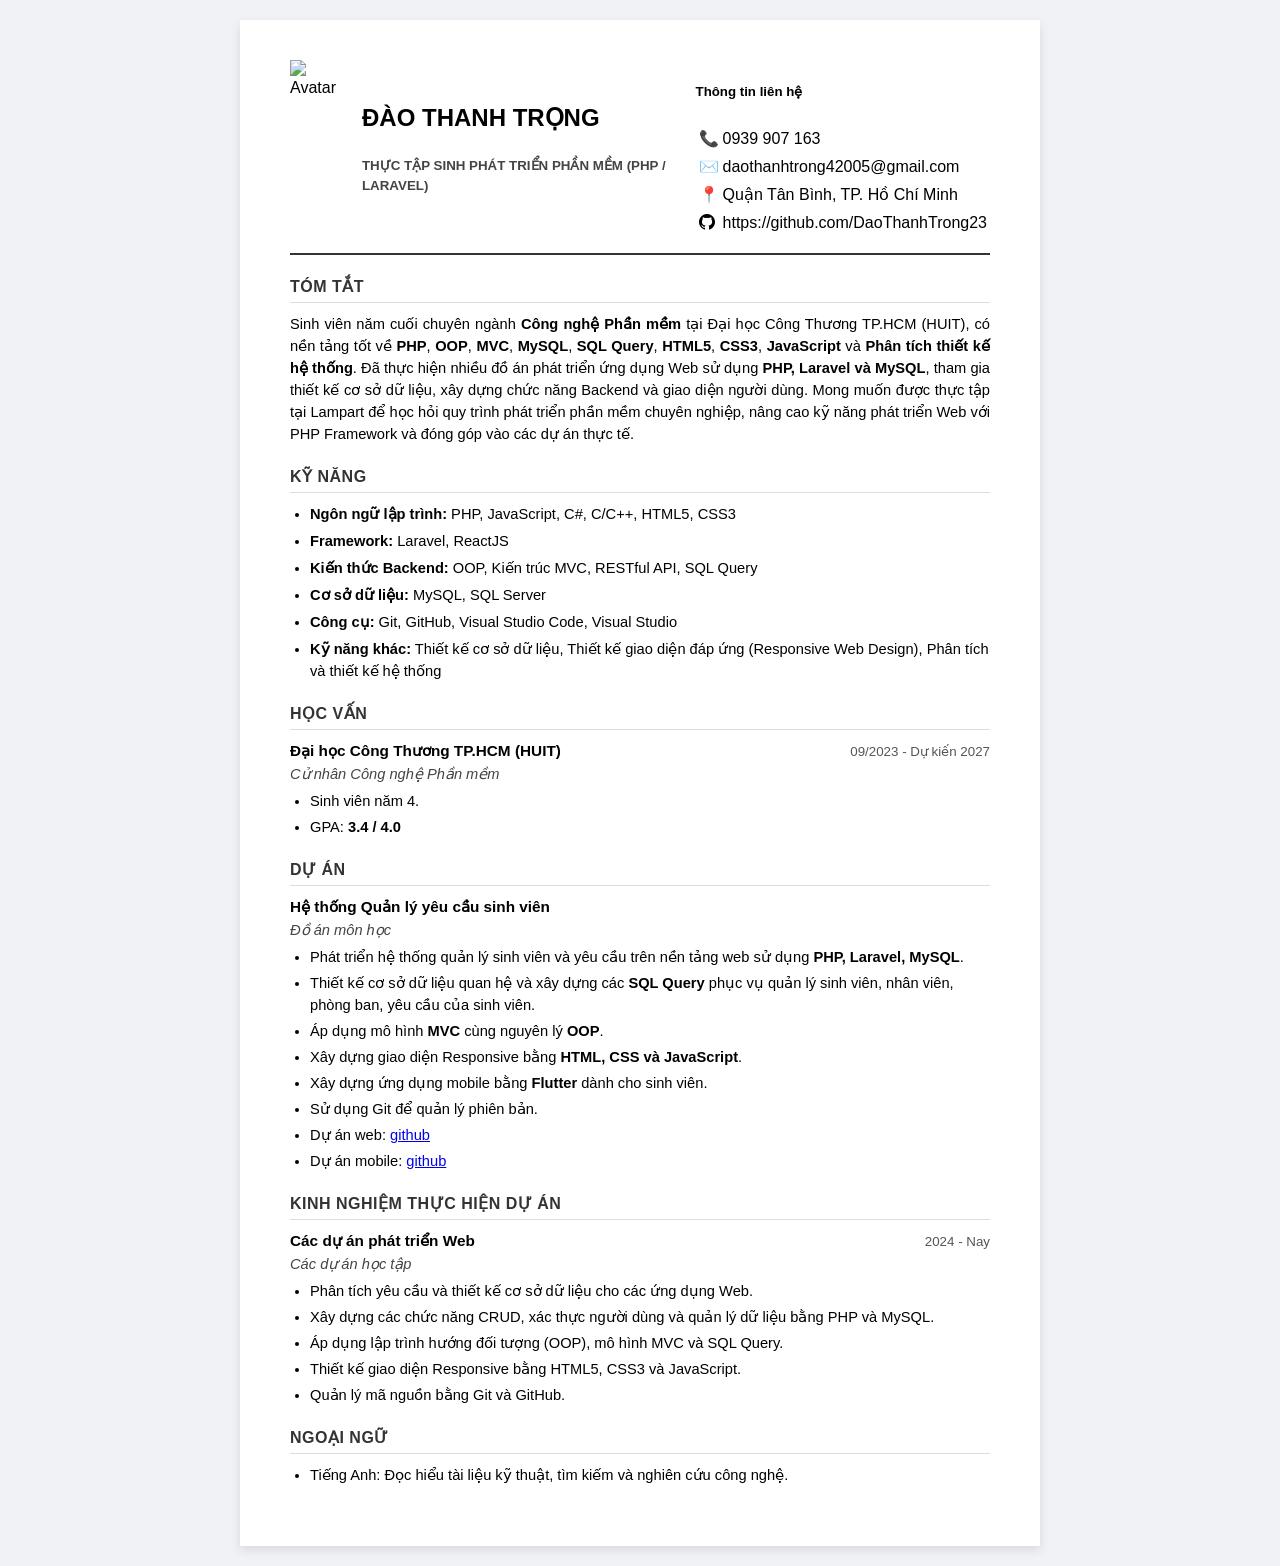
==== index(vn).html @ 02a00e71 "add cv tiếng việt" ====
<!DOCTYPE html>
<html lang="vi">
<head>
<meta charset="UTF-8">
<meta name="viewport" content="width=device-width, initial-scale=1.0">
<title>Đào Thanh Trọng - CV</title>
<link rel="stylesheet" href="style.css">
<link rel="stylesheet" href="https://cdn.jsdelivr.net/npm/bootstrap-icons@1.13.1/font/bootstrap-icons.min.css">
</head>
<body>
<div class="a4-container">
<header class="cv-header">
<div><img src="IMG_8090 copy.png" alt="Avatar" style="height:150px;width:auto;"></div>
<div class="header-left" style="padding:20px">
<h2>ĐÀO THANH TRỌNG</h2>
<h5 class="job-title">THỰC TẬP SINH PHÁT TRIỂN PHẦN MỀM (PHP / LARAVEL)</h5>
</div>
<div class="header-right contact-info" style="width:fit-content;">
<h5><strong>Thông tin liên hệ</strong></h5>
<table><tbody>
<tr><td>📞</td><td>0939 907 163</td></tr>
<tr><td>✉️</td><td>daothanhtrong42005@gmail.com</td></tr>
<tr><td>📍</td><td>Quận Tân Bình, TP. Hồ Chí Minh</td></tr>
<tr><td><i class="bi bi-github"></i></td><td><a href="https://github.com/DaoThanhTrong23">https://github.com/DaoThanhTrong23</a></td></tr>
</tbody></table>
</div>
</header>

<section class="cv-section">
<h3 class="section-title">TÓM TẮT</h3>
<p>Sinh viên năm cuối chuyên ngành <strong>Công nghệ Phần mềm</strong> tại Đại học Công Thương TP.HCM (HUIT), có nền tảng tốt về <strong>PHP</strong>, <strong>OOP</strong>, <strong>MVC</strong>, <strong>MySQL</strong>, <strong>SQL Query</strong>, <strong>HTML5</strong>, <strong>CSS3</strong>, <strong>JavaScript</strong> và <strong>Phân tích thiết kế hệ thống</strong>. Đã thực hiện nhiều đồ án phát triển ứng dụng Web sử dụng <strong>PHP, Laravel và MySQL</strong>, tham gia thiết kế cơ sở dữ liệu, xây dựng chức năng Backend và giao diện người dùng. Mong muốn được thực tập tại Lampart để học hỏi quy trình phát triển phần mềm chuyên nghiệp, nâng cao kỹ năng phát triển Web với PHP Framework và đóng góp vào các dự án thực tế.</p>
</section>

<section class="cv-section">
<h3 class="section-title">KỸ NĂNG</h3>
<ul class="skills-list">
<li><strong>Ngôn ngữ lập trình:</strong> PHP, JavaScript, C#, C/C++, HTML5, CSS3</li>
<li><strong>Framework:</strong> Laravel, ReactJS</li>
<li><strong>Kiến thức Backend:</strong> OOP, Kiến trúc MVC, RESTful API, SQL Query</li>
<li><strong>Cơ sở dữ liệu:</strong> MySQL, SQL Server</li>
<li><strong>Công cụ:</strong> Git, GitHub, Visual Studio Code, Visual Studio</li>
<li><strong>Kỹ năng khác:</strong> Thiết kế cơ sở dữ liệu, Thiết kế giao diện đáp ứng (Responsive Web Design), Phân tích và thiết kế hệ thống</li>
</ul>
</section>

<section class="cv-section">
<h3 class="section-title">HỌC VẤN</h3>
<div class="experience-item">
<div class="item-header"><span class="item-title">Đại học Công Thương TP.HCM (HUIT)</span><span class="item-date">09/2023 - Dự kiến 2027</span></div>
<div class="item-subtitle">Cử nhân Công nghệ Phần mềm</div>
<ul class="item-details"><li>Sinh viên năm 4.</li><li>GPA: <strong>3.4 / 4.0</strong></li></ul>
</div>
</section>

<section class="cv-section">
<h3 class="section-title">DỰ ÁN</h3>
<div class="experience-item">
<div class="item-header"><span class="item-title">Hệ thống Quản lý yêu cầu sinh viên</span></div>
<div class="item-subtitle">Đồ án môn học</div>
<ul class="item-details">
<li>Phát triển hệ thống quản lý sinh viên và yêu cầu trên nền tảng web sử dụng <strong>PHP, Laravel, MySQL</strong>.</li>
<li>Thiết kế cơ sở dữ liệu quan hệ và xây dựng các <strong>SQL Query</strong> phục vụ quản lý sinh viên, nhân viên, phòng ban, yêu cầu của sinh viên.</li>
<li>Áp dụng mô hình <strong>MVC</strong> cùng nguyên lý <strong>OOP</strong>.</li>
<li>Xây dựng giao diện Responsive bằng <strong>HTML, CSS và JavaScript</strong>.</li>
<li>Xây dựng ứng dụng mobile bằng <strong>Flutter</strong> dành cho sinh viên.</li>
<li>Sử dụng Git để quản lý phiên bản.</li>
<li>Dự án web: <a href="https://github.com/DaoThanhTrong23/Backend_Flutter">github</a></li>
<li>Dự án mobile: <a href="https://github.com/DaoThanhTrong23/UI_Flutter">github</a></li>
</ul></div></section>

<section class="cv-section">
<h3 class="section-title">KINH NGHIỆM THỰC HIỆN DỰ ÁN</h3>
<div class="experience-item">
<div class="item-header"><span class="item-title">Các dự án phát triển Web</span><span class="item-date">2024 - Nay</span></div>
<div class="item-subtitle">Các dự án học tập</div>
<ul class="item-details">
<li>Phân tích yêu cầu và thiết kế cơ sở dữ liệu cho các ứng dụng Web.</li>
<li>Xây dựng các chức năng CRUD, xác thực người dùng và quản lý dữ liệu bằng PHP và MySQL.</li>
<li>Áp dụng lập trình hướng đối tượng (OOP), mô hình MVC và SQL Query.</li>
<li>Thiết kế giao diện Responsive bằng HTML5, CSS3 và JavaScript.</li>
<li>Quản lý mã nguồn bằng Git và GitHub.</li>
</ul></div></section>

<section class="cv-section">
<h3 class="section-title">NGOẠI NGỮ</h3>
<ul class="skills-list"><li>Tiếng Anh: Đọc hiểu tài liệu kỹ thuật, tìm kiếm và nghiên cứu công nghệ.</li></ul>
</section>
</div></body></html>
---- style.css ----
/* Google Style, Clean UI - ATS Friendly */
:root {
    --text-color: #000000;
    --heading-color: #333333;
    --border-color: #dddddd;
    --bg-color: #ffffff;
    --font-main: 'Segoe UI', Tahoma, Geneva, Verdana, sans-serif;
}

body {
    background-color: #f0f2f5;
    color: var(--text-color);
    font-family: var(--font-main);
    line-height: 1.5;
    margin: 0;
    padding: 20px;
}

/* Simulate A4 Paper */
.a4-container {
    background-color: var(--bg-color);
    max-width: 800px;
    margin: 0 auto;
    padding: 40px 50px;
    box-shadow: 0 4px 10px rgba(0,0,0,0.1);
    box-sizing: border-box;
}

/* Header */
.cv-header {
    display: flex;
    justify-content: space-between;
    align-items: flex-start;
    border-bottom: 2px solid var(--heading-color);
    padding-bottom: 15px;
    margin-bottom: 20px;
}

.header-left h1 {
    font-size: 18pt;
    margin: 0 0 5px 0;
    text-transform: uppercase;
    color: var(--heading-color);
    letter-spacing: 1px;
}

.job-title {
    font-size: 10pt;
    margin: 0;
    font-weight: 600;
    color: #444;
}

.contact-info p {
    margin: 2px 0;
    font-size: 10pt;
    text-align: right;
}

.contact-info a {
    color: var(--text-color);
    text-decoration: none;
}

/* Sections */
.cv-section {
    margin-bottom: 20px;
}

.section-title {
    font-size: 12pt;
    color: var(--heading-color);
    border-bottom: 1px solid var(--border-color);
    padding-bottom: 3px;
    margin-bottom: 10px;
    text-transform: uppercase;
    letter-spacing: 0.5px;
}

.cv-section p {
    font-size: 11pt;
    margin: 0;
    text-align: justify;
}

/* Lists */
.skills-list {
    list-style-type: disc;
    margin: 0;
    padding-left: 20px;
    font-size: 11pt;
}

.skills-list li {
    margin-bottom: 5px;
}

/* Experience / Education Items */
.experience-item {
    margin-bottom: 15px;
}

.item-header {
    display: flex;
    justify-content: space-between;
    align-items: center;
}

.item-title {
    font-size: 11.5pt;
    font-weight: bold;
}

.item-date {
    font-size: 10pt;
    color: #555;
    font-weight: 500;
}

.item-subtitle {
    font-size: 11pt;
    font-style: italic;
    color: #444;
    margin-bottom: 5px;
}

.item-details {
    margin: 0;
    padding-left: 20px;
    font-size: 11pt;
}

.item-details li {
    margin-bottom: 4px;
}

/* Print optimizations */
@media print {
    body {
        background-color: transparent;
        padding: 0;
    }
    .a4-container {
        box-shadow: none;
        padding: 0;
        max-width: 100%;
        width: 100%;
    }
}
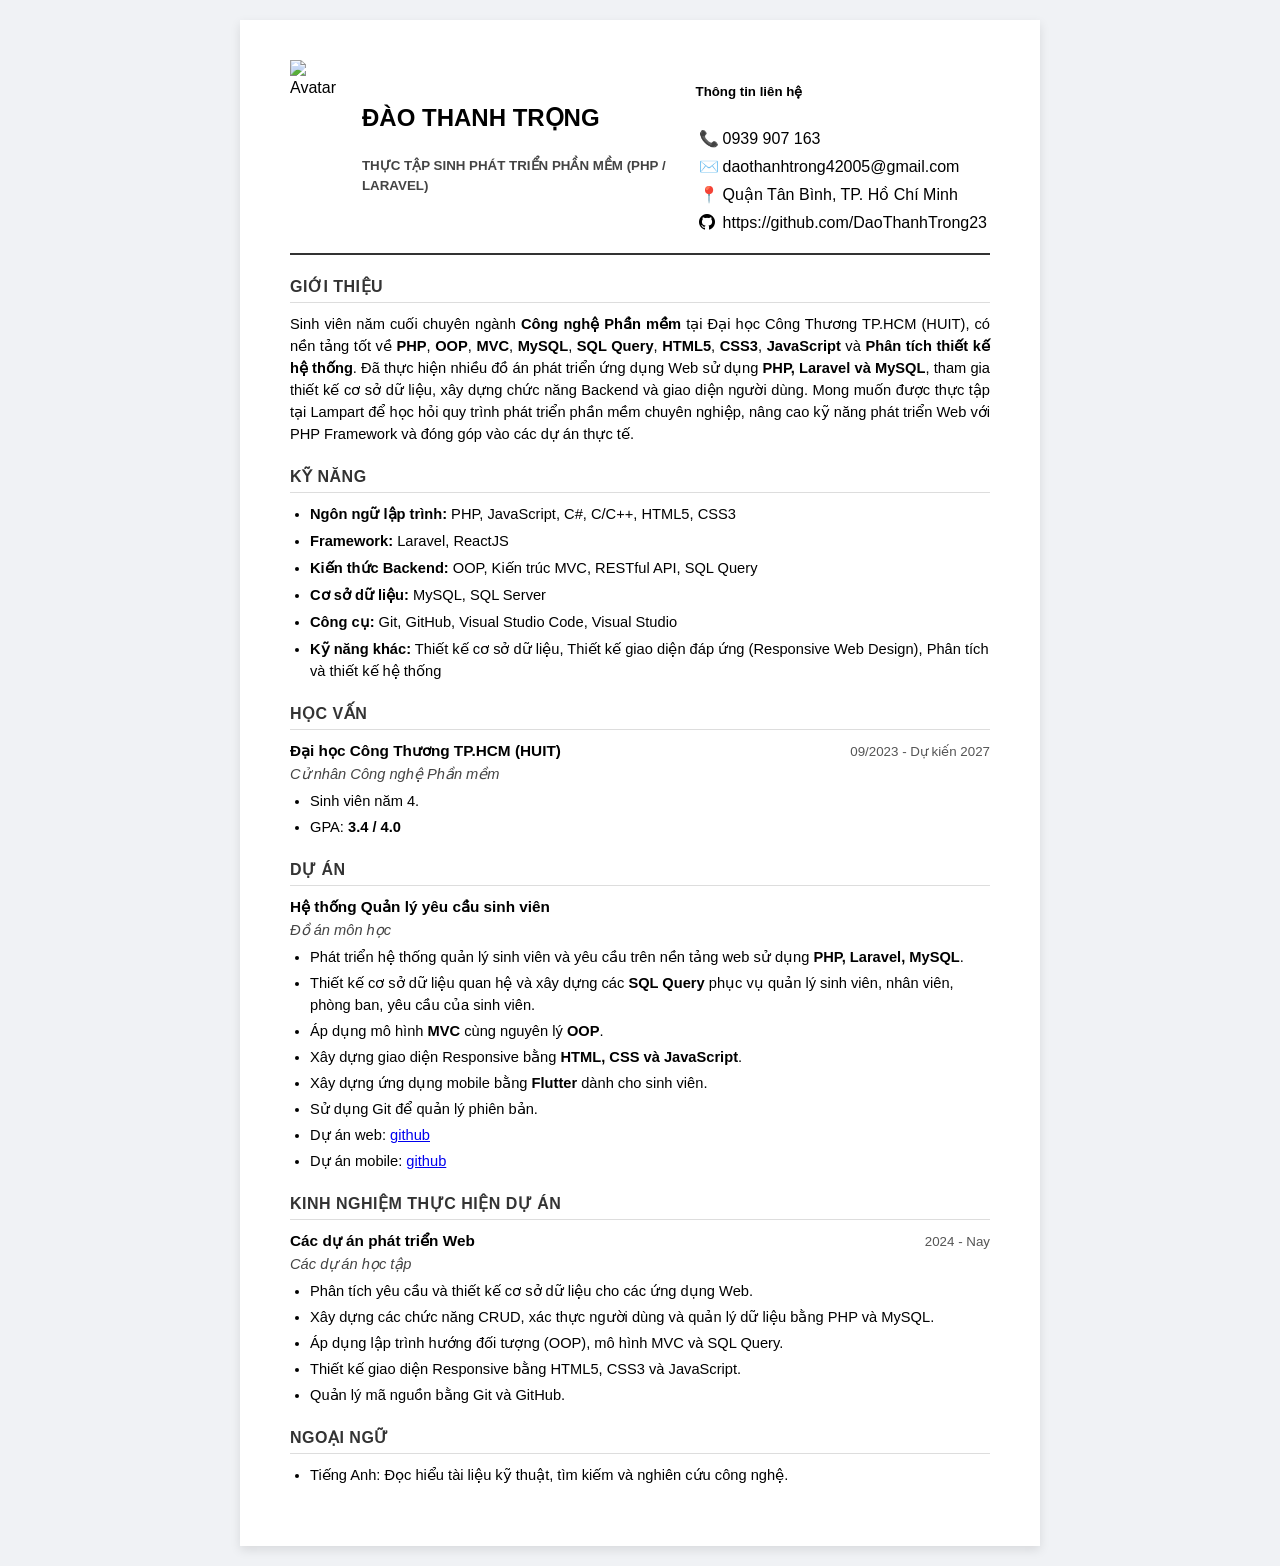
==== commit ee370a1d: "final cv" ====
--- a/index(vn).html
+++ b/index(vn).html
@@ -1,88 +1,128 @@
 <!DOCTYPE html>
 <html lang="vi">
+
 <head>
-<meta charset="UTF-8">
-<meta name="viewport" content="width=device-width, initial-scale=1.0">
-<title>Đào Thanh Trọng - CV</title>
-<link rel="stylesheet" href="style.css">
-<link rel="stylesheet" href="https://cdn.jsdelivr.net/npm/bootstrap-icons@1.13.1/font/bootstrap-icons.min.css">
+	<meta charset="UTF-8">
+	<meta name="viewport" content="width=device-width, initial-scale=1.0">
+	<title>Đào Thanh Trọng - CV</title>
+	<link rel="stylesheet" href="style.css">
+	<link rel="stylesheet" href="https://cdn.jsdelivr.net/npm/bootstrap-icons@1.13.1/font/bootstrap-icons.min.css">
 </head>
+
 <body>
-<div class="a4-container">
-<header class="cv-header">
-<div><img src="IMG_8090 copy.png" alt="Avatar" style="height:150px;width:auto;"></div>
-<div class="header-left" style="padding:20px">
-<h2>ĐÀO THANH TRỌNG</h2>
-<h5 class="job-title">THỰC TẬP SINH PHÁT TRIỂN PHẦN MỀM (PHP / LARAVEL)</h5>
-</div>
-<div class="header-right contact-info" style="width:fit-content;">
-<h5><strong>Thông tin liên hệ</strong></h5>
-<table><tbody>
-<tr><td>📞</td><td>0939 907 163</td></tr>
-<tr><td>✉️</td><td>daothanhtrong42005@gmail.com</td></tr>
-<tr><td>📍</td><td>Quận Tân Bình, TP. Hồ Chí Minh</td></tr>
-<tr><td><i class="bi bi-github"></i></td><td><a href="https://github.com/DaoThanhTrong23">https://github.com/DaoThanhTrong23</a></td></tr>
-</tbody></table>
-</div>
-</header>
+	<div class="a4-container">
+		<header class="cv-header">
+			<div><img src="IMG_8090 copy.png" alt="Avatar" style="height:150px;width:auto;"></div>
+			<div class="header-left" style="padding:20px">
+				<h2>ĐÀO THANH TRỌNG</h2>
+				<h5 class="job-title">THỰC TẬP SINH PHÁT TRIỂN PHẦN MỀM (PHP / LARAVEL)</h5>
+			</div>
+			<div class="header-right contact-info" style="width:fit-content;">
+				<h5><strong>Thông tin liên hệ</strong></h5>
+				<table>
+					<tbody>
+						<tr>
+							<td>📞</td>
+							<td>0939 907 163</td>
+						</tr>
+						<tr>
+							<td>✉️</td>
+							<td>daothanhtrong42005@gmail.com</td>
+						</tr>
+						<tr>
+							<td>📍</td>
+							<td>Quận Tân Bình, TP. Hồ Chí Minh</td>
+						</tr>
+						<tr>
+							<td><i class="bi bi-github"></i></td>
+							<td><a href="https://github.com/DaoThanhTrong23">https://github.com/DaoThanhTrong23</a></td>
+						</tr>
+					</tbody>
+				</table>
+			</div>
+		</header>
 
-<section class="cv-section">
-<h3 class="section-title">TÓM TẮT</h3>
-<p>Sinh viên năm cuối chuyên ngành <strong>Công nghệ Phần mềm</strong> tại Đại học Công Thương TP.HCM (HUIT), có nền tảng tốt về <strong>PHP</strong>, <strong>OOP</strong>, <strong>MVC</strong>, <strong>MySQL</strong>, <strong>SQL Query</strong>, <strong>HTML5</strong>, <strong>CSS3</strong>, <strong>JavaScript</strong> và <strong>Phân tích thiết kế hệ thống</strong>. Đã thực hiện nhiều đồ án phát triển ứng dụng Web sử dụng <strong>PHP, Laravel và MySQL</strong>, tham gia thiết kế cơ sở dữ liệu, xây dựng chức năng Backend và giao diện người dùng. Mong muốn được thực tập tại Lampart để học hỏi quy trình phát triển phần mềm chuyên nghiệp, nâng cao kỹ năng phát triển Web với PHP Framework và đóng góp vào các dự án thực tế.</p>
-</section>
+		<section class="cv-section">
+			<h3 class="section-title">GIỚI THIỆU</h3>
+			<p>Sinh viên năm cuối chuyên ngành <strong>Công nghệ Phần mềm</strong> tại Đại học Công Thương TP.HCM
+				(HUIT), có nền tảng tốt về <strong>PHP</strong>, <strong>OOP</strong>, <strong>MVC</strong>,
+				<strong>MySQL</strong>, <strong>SQL Query</strong>, <strong>HTML5</strong>, <strong>CSS3</strong>,
+				<strong>JavaScript</strong> và <strong>Phân tích thiết kế hệ thống</strong>. Đã thực hiện nhiều đồ án
+				phát triển ứng dụng Web sử dụng <strong>PHP, Laravel và MySQL</strong>, tham gia thiết kế cơ sở dữ liệu,
+				xây dựng chức năng Backend và giao diện người dùng. Mong muốn được thực tập tại Lampart để học hỏi quy
+				trình phát triển phần mềm chuyên nghiệp, nâng cao kỹ năng phát triển Web với PHP Framework và đóng góp
+				vào các dự án thực tế.</p>
+		</section>
 
-<section class="cv-section">
-<h3 class="section-title">KỸ NĂNG</h3>
-<ul class="skills-list">
-<li><strong>Ngôn ngữ lập trình:</strong> PHP, JavaScript, C#, C/C++, HTML5, CSS3</li>
-<li><strong>Framework:</strong> Laravel, ReactJS</li>
-<li><strong>Kiến thức Backend:</strong> OOP, Kiến trúc MVC, RESTful API, SQL Query</li>
-<li><strong>Cơ sở dữ liệu:</strong> MySQL, SQL Server</li>
-<li><strong>Công cụ:</strong> Git, GitHub, Visual Studio Code, Visual Studio</li>
-<li><strong>Kỹ năng khác:</strong> Thiết kế cơ sở dữ liệu, Thiết kế giao diện đáp ứng (Responsive Web Design), Phân tích và thiết kế hệ thống</li>
-</ul>
-</section>
+		<section class="cv-section">
+			<h3 class="section-title">KỸ NĂNG</h3>
+			<ul class="skills-list">
+				<li><strong>Ngôn ngữ lập trình:</strong> PHP, JavaScript, C#, C/C++, HTML5, CSS3</li>
+				<li><strong>Framework:</strong> Laravel, ReactJS</li>
+				<li><strong>Kiến thức Backend:</strong> OOP, Kiến trúc MVC, RESTful API, SQL Query</li>
+				<li><strong>Cơ sở dữ liệu:</strong> MySQL, SQL Server</li>
+				<li><strong>Công cụ:</strong> Git, GitHub, Visual Studio Code, Visual Studio</li>
+				<li><strong>Kỹ năng khác:</strong> Thiết kế cơ sở dữ liệu, Thiết kế giao diện đáp ứng (Responsive Web
+					Design), Phân tích và thiết kế hệ thống</li>
+			</ul>
+		</section>
 
-<section class="cv-section">
-<h3 class="section-title">HỌC VẤN</h3>
-<div class="experience-item">
-<div class="item-header"><span class="item-title">Đại học Công Thương TP.HCM (HUIT)</span><span class="item-date">09/2023 - Dự kiến 2027</span></div>
-<div class="item-subtitle">Cử nhân Công nghệ Phần mềm</div>
-<ul class="item-details"><li>Sinh viên năm 4.</li><li>GPA: <strong>3.4 / 4.0</strong></li></ul>
-</div>
-</section>
+		<section class="cv-section">
+			<h3 class="section-title">HỌC VẤN</h3>
+			<div class="experience-item">
+				<div class="item-header"><span class="item-title">Đại học Công Thương TP.HCM (HUIT)</span><span
+						class="item-date">09/2023 - Dự kiến 2027</span></div>
+				<div class="item-subtitle">Cử nhân Công nghệ Phần mềm</div>
+				<ul class="item-details">
+					<li>Sinh viên năm 4.</li>
+					<li>GPA: <strong>3.4 / 4.0</strong></li>
+				</ul>
+			</div>
+		</section>
 
-<section class="cv-section">
-<h3 class="section-title">DỰ ÁN</h3>
-<div class="experience-item">
-<div class="item-header"><span class="item-title">Hệ thống Quản lý yêu cầu sinh viên</span></div>
-<div class="item-subtitle">Đồ án môn học</div>
-<ul class="item-details">
-<li>Phát triển hệ thống quản lý sinh viên và yêu cầu trên nền tảng web sử dụng <strong>PHP, Laravel, MySQL</strong>.</li>
-<li>Thiết kế cơ sở dữ liệu quan hệ và xây dựng các <strong>SQL Query</strong> phục vụ quản lý sinh viên, nhân viên, phòng ban, yêu cầu của sinh viên.</li>
-<li>Áp dụng mô hình <strong>MVC</strong> cùng nguyên lý <strong>OOP</strong>.</li>
-<li>Xây dựng giao diện Responsive bằng <strong>HTML, CSS và JavaScript</strong>.</li>
-<li>Xây dựng ứng dụng mobile bằng <strong>Flutter</strong> dành cho sinh viên.</li>
-<li>Sử dụng Git để quản lý phiên bản.</li>
-<li>Dự án web: <a href="https://github.com/DaoThanhTrong23/Backend_Flutter">github</a></li>
-<li>Dự án mobile: <a href="https://github.com/DaoThanhTrong23/UI_Flutter">github</a></li>
-</ul></div></section>
+		<section class="cv-section">
+			<h3 class="section-title">DỰ ÁN</h3>
+			<div class="experience-item">
+				<div class="item-header"><span class="item-title">Hệ thống Quản lý yêu cầu sinh viên</span></div>
+				<div class="item-subtitle">Đồ án môn học</div>
+				<ul class="item-details">
+					<li>Phát triển hệ thống quản lý sinh viên và yêu cầu trên nền tảng web sử dụng <strong>PHP, Laravel,
+							MySQL</strong>.</li>
+					<li>Thiết kế cơ sở dữ liệu quan hệ và xây dựng các <strong>SQL Query</strong> phục vụ quản lý sinh
+						viên, nhân viên, phòng ban, yêu cầu của sinh viên.</li>
+					<li>Áp dụng mô hình <strong>MVC</strong> cùng nguyên lý <strong>OOP</strong>.</li>
+					<li>Xây dựng giao diện Responsive bằng <strong>HTML, CSS và JavaScript</strong>.</li>
+					<li>Xây dựng ứng dụng mobile bằng <strong>Flutter</strong> dành cho sinh viên.</li>
+					<li>Sử dụng Git để quản lý phiên bản.</li>
+					<li>Dự án web: <a href="https://github.com/DaoThanhTrong23/Backend_Flutter">github</a></li>
+					<li>Dự án mobile: <a href="https://github.com/DaoThanhTrong23/UI_Flutter">github</a></li>
+				</ul>
+			</div>
+		</section>
 
-<section class="cv-section">
-<h3 class="section-title">KINH NGHIỆM THỰC HIỆN DỰ ÁN</h3>
-<div class="experience-item">
-<div class="item-header"><span class="item-title">Các dự án phát triển Web</span><span class="item-date">2024 - Nay</span></div>
-<div class="item-subtitle">Các dự án học tập</div>
-<ul class="item-details">
-<li>Phân tích yêu cầu và thiết kế cơ sở dữ liệu cho các ứng dụng Web.</li>
-<li>Xây dựng các chức năng CRUD, xác thực người dùng và quản lý dữ liệu bằng PHP và MySQL.</li>
-<li>Áp dụng lập trình hướng đối tượng (OOP), mô hình MVC và SQL Query.</li>
-<li>Thiết kế giao diện Responsive bằng HTML5, CSS3 và JavaScript.</li>
-<li>Quản lý mã nguồn bằng Git và GitHub.</li>
-</ul></div></section>
+		<section class="cv-section">
+			<h3 class="section-title">KINH NGHIỆM THỰC HIỆN DỰ ÁN</h3>
+			<div class="experience-item">
+				<div class="item-header"><span class="item-title">Các dự án phát triển Web</span><span
+						class="item-date">2024 - Nay</span></div>
+				<div class="item-subtitle">Các dự án học tập</div>
+				<ul class="item-details">
+					<li>Phân tích yêu cầu và thiết kế cơ sở dữ liệu cho các ứng dụng Web.</li>
+					<li>Xây dựng các chức năng CRUD, xác thực người dùng và quản lý dữ liệu bằng PHP và MySQL.</li>
+					<li>Áp dụng lập trình hướng đối tượng (OOP), mô hình MVC và SQL Query.</li>
+					<li>Thiết kế giao diện Responsive bằng HTML5, CSS3 và JavaScript.</li>
+					<li>Quản lý mã nguồn bằng Git và GitHub.</li>
+				</ul>
+			</div>
+		</section>
 
-<section class="cv-section">
-<h3 class="section-title">NGOẠI NGỮ</h3>
-<ul class="skills-list"><li>Tiếng Anh: Đọc hiểu tài liệu kỹ thuật, tìm kiếm và nghiên cứu công nghệ.</li></ul>
-</section>
-</div></body></html>+		<section class="cv-section">
+			<h3 class="section-title">NGOẠI NGỮ</h3>
+			<ul class="skills-list">
+				<li>Tiếng Anh: Đọc hiểu tài liệu kỹ thuật, tìm kiếm và nghiên cứu công nghệ.</li>
+			</ul>
+		</section>
+	</div>
+</body>
+
+</html>
